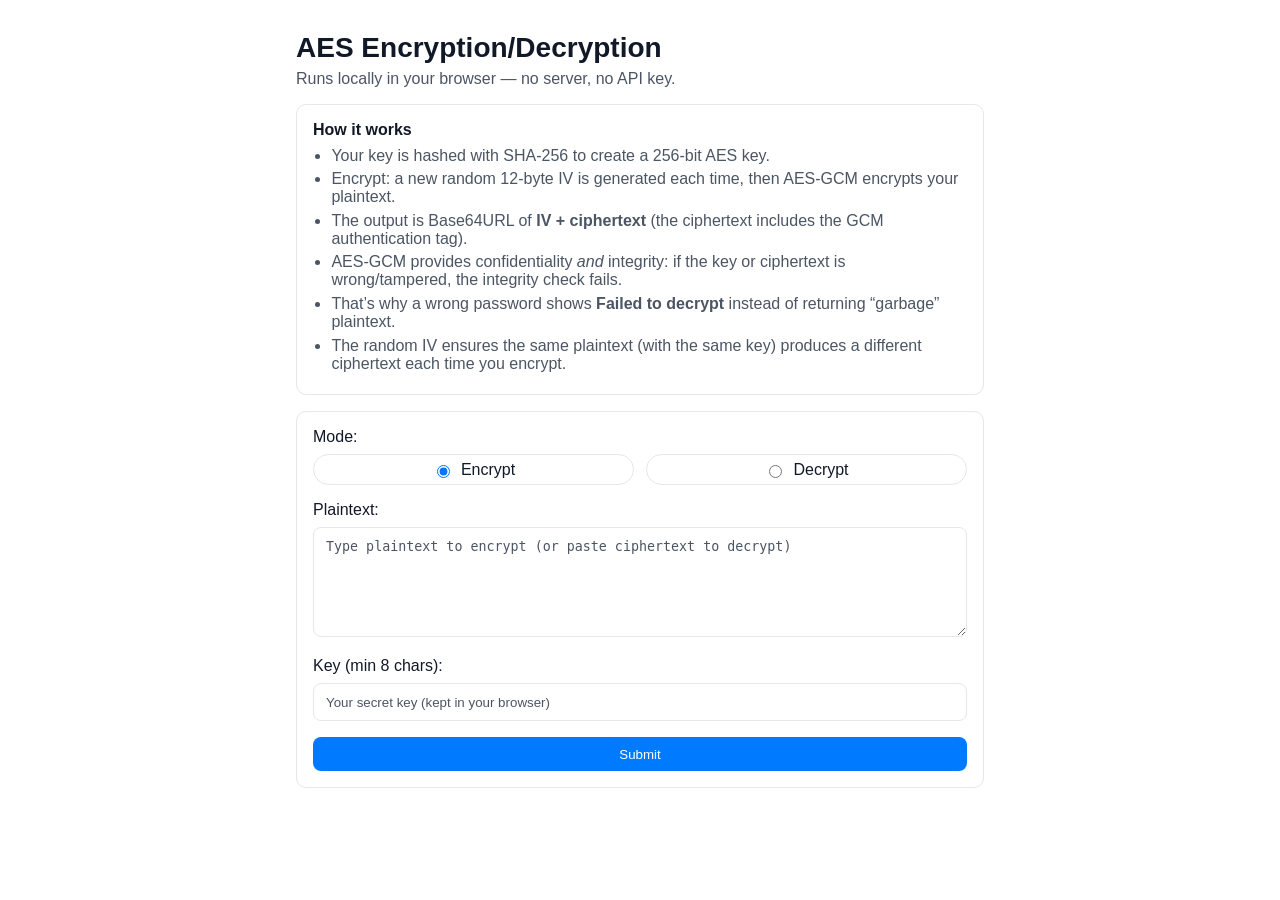
==== index.html @ a3937305 "HTML CSS JS" ====
<!DOCTYPE html>
<html lang="en">
<head>
    <meta charset="UTF-8" />
    <meta name="viewport" content="width=device-width, initial-scale=1.0" />
    <title>Crypto App</title>
    <link rel="stylesheet" href="style.css" />
</head>
<body>
    <main class="container">
        <header class="header">
            <h1>AES Encryption/Decryption</h1>
            <p class="subtitle">Runs locally in your browser — no server, no API key.</p>
        </header>

        <section class="card info" aria-label="How it works">
            <h2>How it works</h2>
            <ul>
                <li>Your key is hashed with SHA-256 to create a 256-bit AES key.</li>
                <li>Encrypt: a new random 12-byte IV is generated each time, then AES-GCM encrypts your plaintext.</li>
                <li>The output is Base64URL of <strong>IV + ciphertext</strong> (the ciphertext includes the GCM authentication tag).</li>
                <li>AES-GCM provides confidentiality <em>and</em> integrity: if the key or ciphertext is wrong/tampered, the integrity check fails.</li>
                <li>That’s why a wrong password shows <strong>Failed to decrypt</strong> instead of returning “garbage” plaintext.</li>
                <li>The random IV ensures the same plaintext (with the same key) produces a different ciphertext each time you encrypt.</li>
            </ul>
        </section>

        <section class="card" aria-label="Crypto form">
            <form id="crypto-form">
                <div class="form-group">
                    <label>Mode:</label>
                    <div class="mode-row">
                        <label class="radio">
                            <input type="radio" name="mode" value="encrypt" id="encrypt" checked onchange="updateLabels()" />
                            <span>Encrypt</span>
                        </label>

                        <label class="radio">
                            <input type="radio" name="mode" value="decrypt" id="decrypt" onchange="updateLabels()" />
                            <span>Decrypt</span>
                        </label>
                    </div>
                </div>

                <div class="form-group">
                    <label id="text-label" for="text">Plaintext:</label>
                    <textarea name="text" id="text" rows="4" required placeholder="Type plaintext to encrypt (or paste ciphertext to decrypt)"></textarea>
                </div>

                <div class="form-group">
                    <label for="key">Key (min 8 chars):</label>
                    <input type="text" name="key" id="key" required placeholder="Your secret key (kept in your browser)" />
                </div>

                <button type="submit">Submit</button>
            </form>
        </section>

        <div id="result-container" aria-live="polite"></div>
    </main>

    <script src="script.js"></script>
</body>
</html>
---- style.css ----
:root {
	color-scheme: light dark;

	--bg: #ffffff;
	--text: #111827;
	--muted: #4b5563;
	--card: #ffffff;
	--border: #e5e7eb;

	--accent: #007bff;
	--accent-hover: #0056b3;
	--secondary: #6c757d;
	--secondary-hover: #5a6268;

	--success-bg: #e6ffe6;
	--success-border: #2e7d32;

	--error-bg: #ffe6e6;
	--error-border: #b91c1c;
	--error-text: #b91c1c;
}

@media (prefers-color-scheme: dark) {
	:root {
		--bg: #0b1220;
		--text: #e5e7eb;
		--muted: #9ca3af;
		--card: #0f172a;
		--border: #243041;

		--accent: #3b82f6;
		--accent-hover: #2563eb;
		--secondary: #64748b;
		--secondary-hover: #94a3b8;

		--success-bg: #0b2a16;
		--success-border: #22c55e;

		--error-bg: #2a0b0b;
		--error-border: #ef4444;
		--error-text: #fecaca;
	}
}

* { box-sizing: border-box; }

body {
	margin: 0;
	font-family: sans-serif;
	background: var(--bg);
	color: var(--text);
}

.container {
	max-width: 720px;
	margin: 2rem auto;
	padding: 0 1rem 2rem;
	display: flex;
	flex-direction: column;
	gap: 1rem;
}

.header h1 {
	margin: 0;
	font-size: 1.75rem;
}

.subtitle {
	margin: 0.35rem 0 0;
	color: var(--muted);
}

.card {
	background: var(--card);
	border: 1px solid var(--border);
	border-radius: 10px;
	padding: 1rem;
}

.info h2 {
	margin: 0 0 0.5rem;
	font-size: 1rem;
}

.info ul {
	margin: 0;
	padding-left: 1.15rem;
	color: var(--muted);
}

.info li { margin: 0.35rem 0; }

.form-group { margin-bottom: 1rem; }

label { display: block; margin-bottom: .5rem; }

.mode-row {
	display: flex;
	gap: 0.75rem;
}

.radio {
	display: inline-flex;
	align-items: center;
	justify-content: center;
	gap: 0.5rem;
	margin: 0;
	padding: 0.35rem 0.55rem;
	border: 1px solid var(--border);
	border-radius: 999px;
	flex: 1 1 0;
}

input[type="text"], textarea {
	width: 100%;
	padding: .65rem .75rem;
	background: transparent;
	color: var(--text);
	border: 1px solid var(--border);
	border-radius: 8px;
}

textarea { resize: vertical; min-height: 110px; }

input::placeholder, textarea::placeholder { color: var(--muted); }

button {
	padding: .6rem 1rem;
	cursor: pointer;
	background-color: var(--accent);
	color: white;
	border: none;
	border-radius: 8px;
}

#crypto-form button[type="submit"] {
	width: 100%;
}

button:hover { background-color: var(--accent-hover); }

.result {
	margin-top: 1rem;
	padding: 1rem;
	background: var(--success-bg);
	border: 1px solid var(--success-border);
	border-radius: 10px;
	word-break: break-word;
	display: flex;
	flex-direction: column;
	gap: 0.5rem;
}

.result.error-mode {
	background-color: var(--error-bg);
	border-color: var(--error-border);
	color: var(--error-text);
}

.result button {
	align-self: flex-start;
	background-color: var(--secondary);
	width: auto;
}

.result button:hover { background-color: var(--secondary-hover); }
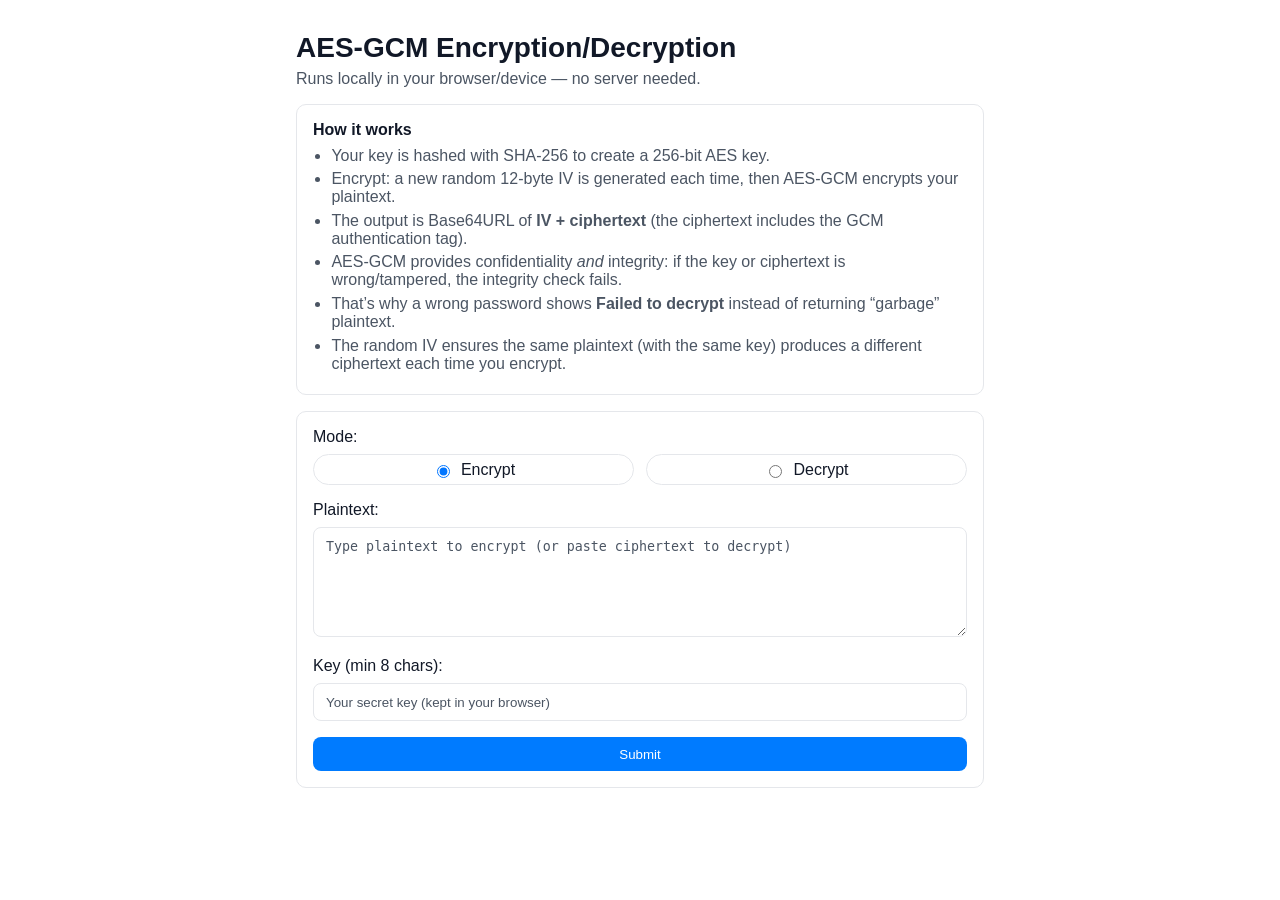
==== commit 50ca8b1b: "Update title and header text in index.html" ====
--- a/index.html
+++ b/index.html
@@ -3,14 +3,14 @@
 <head>
     <meta charset="UTF-8" />
     <meta name="viewport" content="width=device-width, initial-scale=1.0" />
-    <title>Crypto App</title>
+    <title>CipherAuth Encryption</title>
     <link rel="stylesheet" href="style.css" />
 </head>
 <body>
     <main class="container">
         <header class="header">
-            <h1>AES Encryption/Decryption</h1>
-            <p class="subtitle">Runs locally in your browser — no server, no API key.</p>
+            <h1>AES-GCM Encryption/Decryption</h1>
+            <p class="subtitle">Runs locally in your browser/device — no server needed.</p>
         </header>
 
         <section class="card info" aria-label="How it works">
